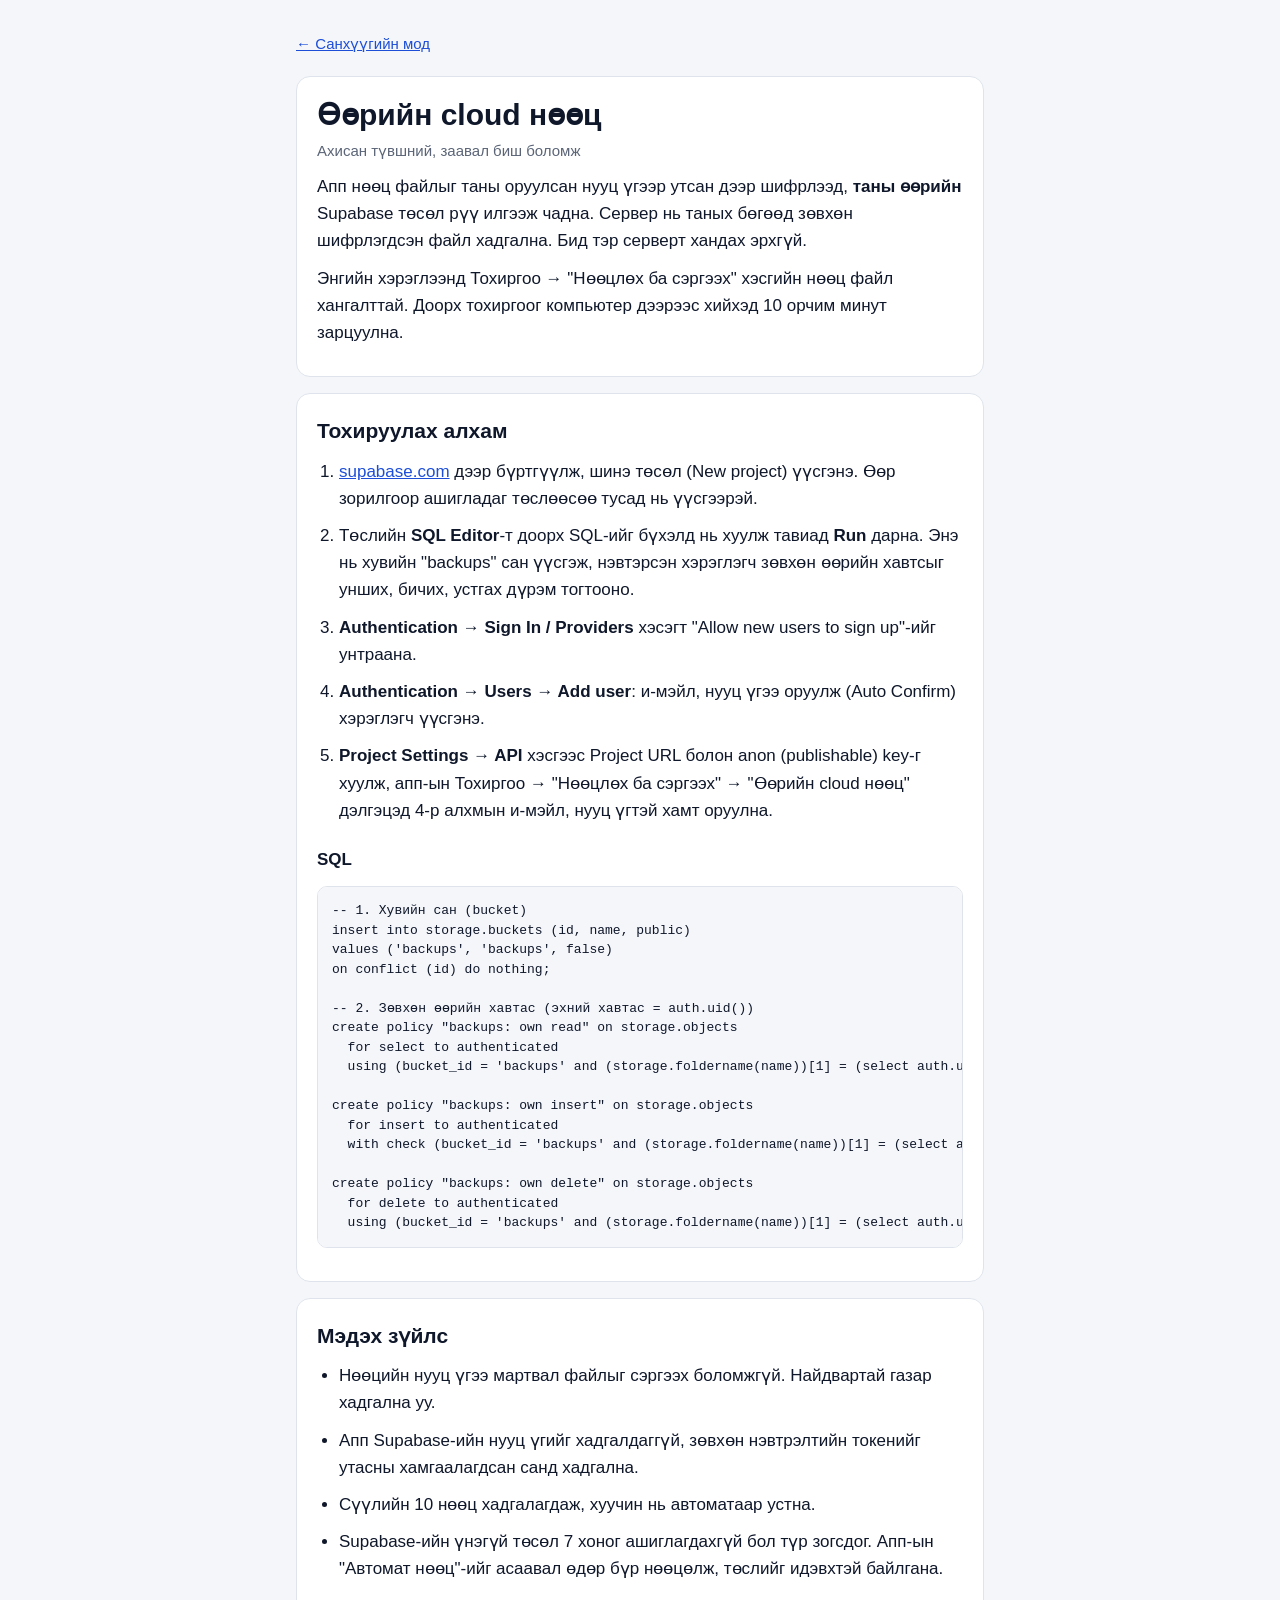
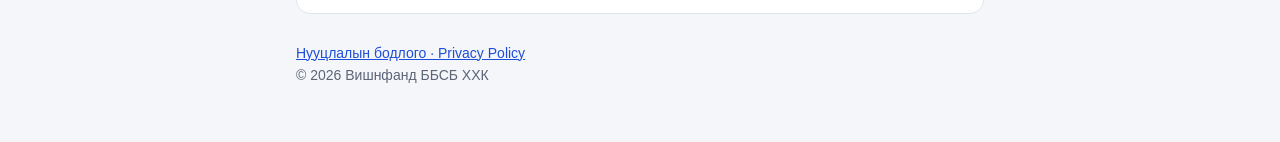
==== cloud-backup.html @ 8a8d1fc0 "Add the own cloud backup setup guide" ====
<!doctype html>
<html lang="mn">
<head>
  <meta charset="utf-8">
  <meta name="viewport" content="width=device-width, initial-scale=1">
  <title>Санхүүгийн мод — өөрийн cloud нөөц тохируулах</title>
  <meta name="description" content="Санхүүгийн мод апп-ын шифрлэсэн нөөцийг өөрийн Supabase төсөлд хадгалах заавар.">
  <link rel="stylesheet" href="style.css">
</head>
<body>
<main>
  <p class="nav"><a href="./">← Санхүүгийн мод</a></p>

  <section class="card">
    <h1>Өөрийн cloud нөөц</h1>
    <p class="muted">Ахисан түвшний, заавал биш боломж</p>

    <p>Апп нөөц файлыг таны оруулсан нууц үгээр утсан дээр шифрлээд, <strong>таны өөрийн</strong> Supabase төсөл рүү илгээж
      чадна. Сервер нь таных бөгөөд зөвхөн шифрлэгдсэн файл хадгална. Бид тэр серверт хандах эрхгүй.</p>
    <p>Энгийн хэрэглээнд Тохиргоо → "Нөөцлөх ба сэргээх" хэсгийн нөөц файл хангалттай. Доорх тохиргоог компьютер дээрээс хийхэд
      10 орчим минут зарцуулна.</p>
  </section>

  <section class="card">
    <h2>Тохируулах алхам</h2>
    <ol>
      <li><a href="https://supabase.com" rel="noopener">supabase.com</a> дээр бүртгүүлж, шинэ төсөл (New project) үүсгэнэ. Өөр
        зорилгоор ашигладаг төслөөсөө тусад нь үүсгээрэй.</li>
      <li>Төслийн <strong>SQL Editor</strong>-т доорх SQL-ийг бүхэлд нь хуулж тавиад <strong>Run</strong> дарна. Энэ нь хувийн
        "backups" сан үүсгэж, нэвтэрсэн хэрэглэгч зөвхөн өөрийн хавтсыг унших, бичих, устгах дүрэм тогтооно.</li>
      <li><strong>Authentication → Sign In / Providers</strong> хэсэгт "Allow new users to sign up"-ийг унтраана.</li>
      <li><strong>Authentication → Users → Add user</strong>: и-мэйл, нууц үгээ оруулж (Auto Confirm) хэрэглэгч үүсгэнэ.</li>
      <li><strong>Project Settings → API</strong> хэсгээс Project URL болон anon (publishable) key-г хуулж, апп-ын
        Тохиргоо → "Нөөцлөх ба сэргээх" → "Өөрийн cloud нөөц" дэлгэцэд 4-р алхмын и-мэйл, нууц үгтэй хамт оруулна.</li>
    </ol>

    <h3>SQL</h3>
<pre><code>-- 1. Хувийн сан (bucket)
insert into storage.buckets (id, name, public)
values ('backups', 'backups', false)
on conflict (id) do nothing;

-- 2. Зөвхөн өөрийн хавтас (эхний хавтас = auth.uid())
create policy "backups: own read" on storage.objects
  for select to authenticated
  using (bucket_id = 'backups' and (storage.foldername(name))[1] = (select auth.uid())::text);

create policy "backups: own insert" on storage.objects
  for insert to authenticated
  with check (bucket_id = 'backups' and (storage.foldername(name))[1] = (select auth.uid())::text);

create policy "backups: own delete" on storage.objects
  for delete to authenticated
  using (bucket_id = 'backups' and (storage.foldername(name))[1] = (select auth.uid())::text);</code></pre>
  </section>

  <section class="card">
    <h2>Мэдэх зүйлс</h2>
    <ul>
      <li>Нөөцийн нууц үгээ мартвал файлыг сэргээх боломжгүй. Найдвартай газар хадгална уу.</li>
      <li>Апп Supabase-ийн нууц үгийг хадгалдаггүй, зөвхөн нэвтрэлтийн токенийг утасны хамгаалагдсан санд хадгална.</li>
      <li>Сүүлийн 10 нөөц хадгалагдаж, хуучин нь автоматаар устна.</li>
      <li>Supabase-ийн үнэгүй төсөл 7 хоног ашиглагдахгүй бол түр зогсдог. Апп-ын "Автомат нөөц"-ийг асаавал өдөр бүр нөөцөлж,
        төслийг идэвхтэй байлгана.</li>
    </ul>
  </section>

  <footer>
    <a href="privacy.html">Нууцлалын бодлого · Privacy Policy</a><br>
    © 2026 Вишнфанд ББСБ ХХК
  </footer>
</main>
</body>
</html>
---- style.css ----
:root {
  --bg: #f4f6fa;
  --card: #ffffff;
  --text: #0f172a;
  --muted: #5b6577;
  --border: #dfe4ec;
  --link: #1d4ed8;
}
@media (prefers-color-scheme: dark) {
  :root {
    --bg: #0b1120;
    --card: #151d2e;
    --text: #e6eaf2;
    --muted: #9aa5b8;
    --border: #263147;
    --link: #8ab4ff;
  }
}
* { box-sizing: border-box; }
body {
  margin: 0;
  background: var(--bg);
  color: var(--text);
  font: 17px/1.6 -apple-system, BlinkMacSystemFont, "Segoe UI", Roboto, "Noto Sans", Arial, sans-serif;
}
main { max-width: 720px; margin: 0 auto; padding: 32px 16px 56px; }
h1 { font-size: 30px; line-height: 1.2; margin: 0 0 6px; }
h2 { font-size: 21px; margin: 0 0 10px; }
h3 { font-size: 17px; margin: 22px 0 4px; }
p, li { margin: 0 0 10px; }
ul, ol { padding-left: 22px; margin: 0 0 10px; }
a { color: var(--link); }
.lead { font-size: 18px; color: var(--muted); margin-bottom: 24px; }
.muted { color: var(--muted); font-size: 15px; }
.card {
  background: var(--card);
  border: 1px solid var(--border);
  border-radius: 14px;
  padding: 20px;
  margin-bottom: 16px;
}
.nav { font-size: 15px; margin-bottom: 20px; }
.nav a { margin-right: 14px; }
.email { font-weight: 600; overflow-wrap: anywhere; }
pre {
  background: var(--bg);
  border: 1px solid var(--border);
  border-radius: 10px;
  padding: 14px;
  overflow-x: auto;
  font: 13px/1.5 ui-monospace, SFMono-Regular, Menlo, Consolas, monospace;
}
footer { color: var(--muted); font-size: 14px; margin-top: 28px; }
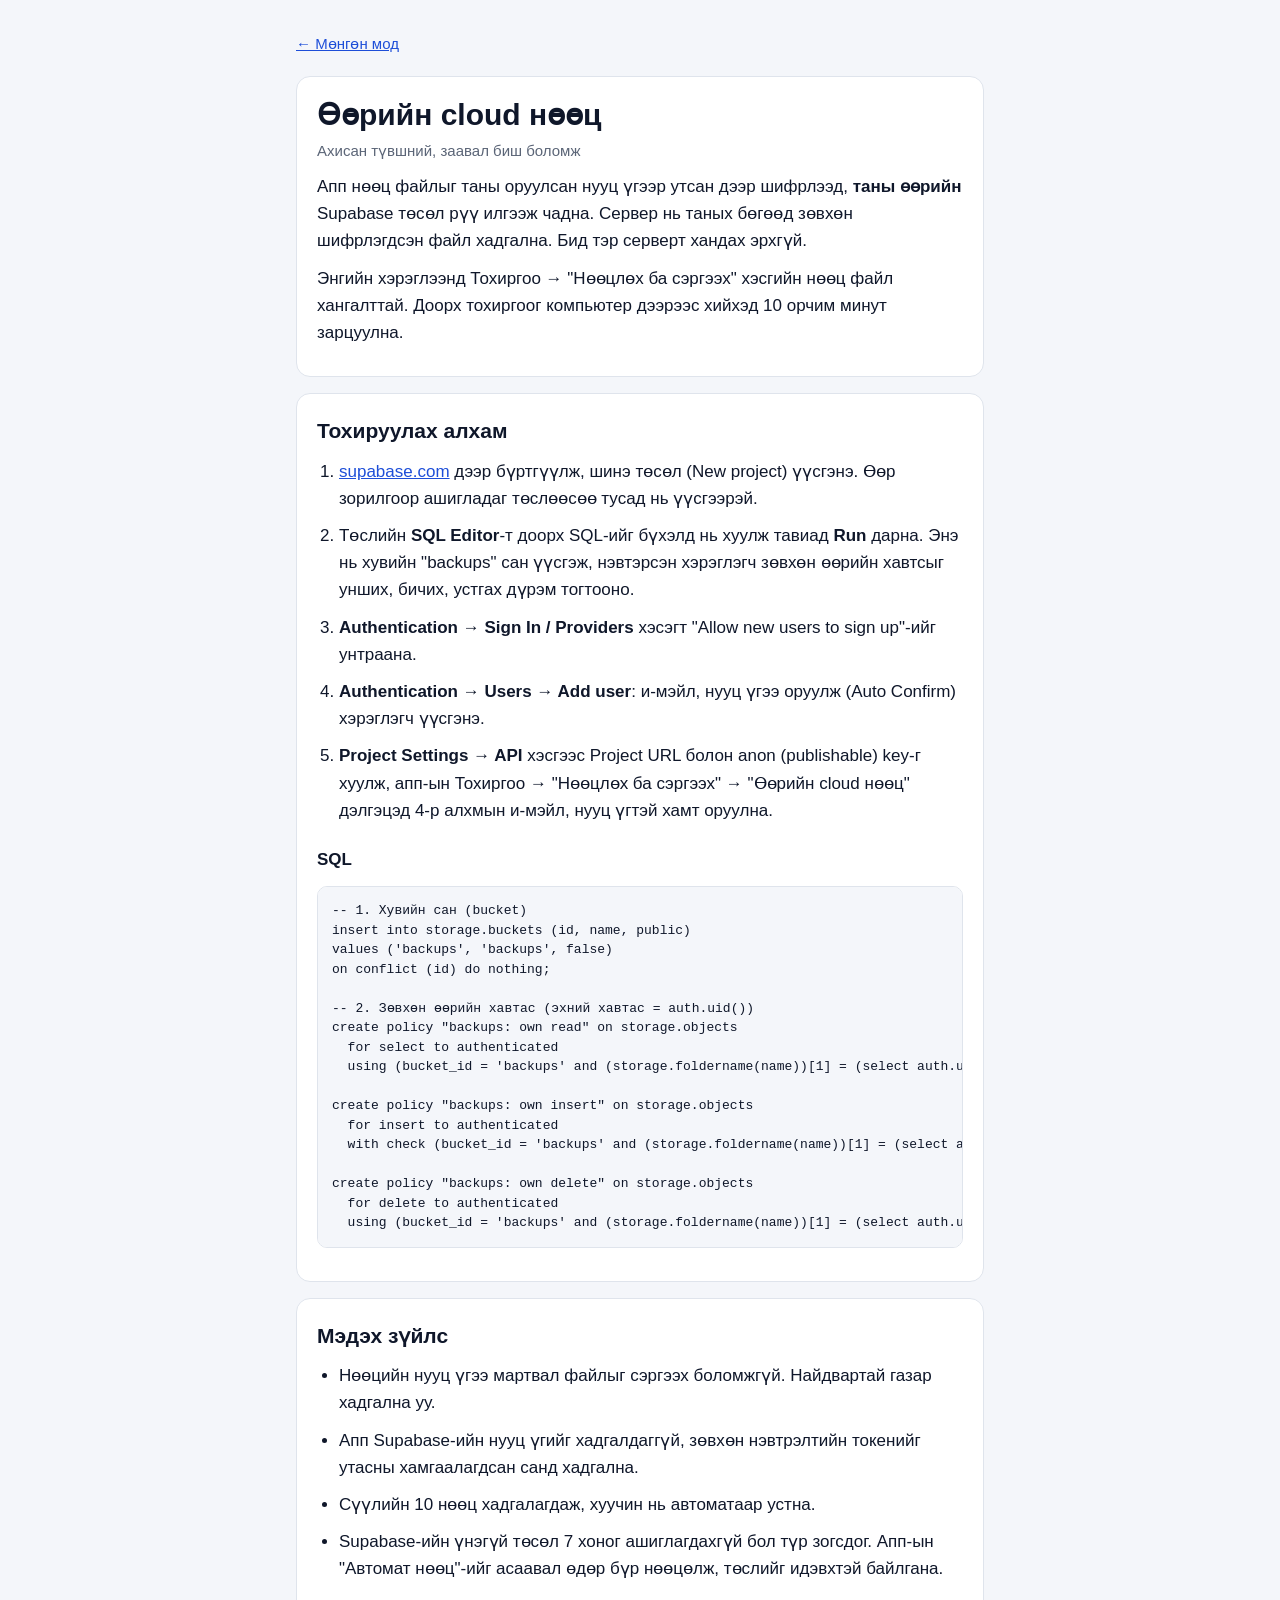
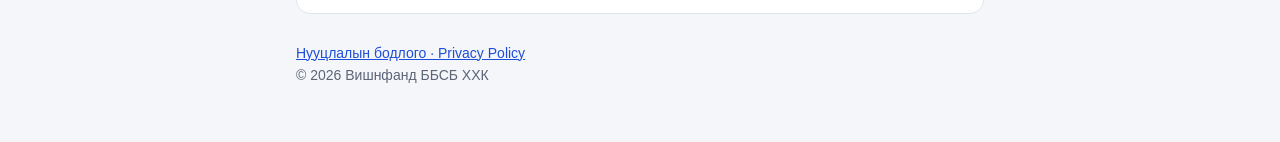
==== commit bbeaf0fa: "Rename the app to Mungun Mod" ====
--- a/cloud-backup.html
+++ b/cloud-backup.html
@@ -3,13 +3,13 @@
 <head>
   <meta charset="utf-8">
   <meta name="viewport" content="width=device-width, initial-scale=1">
-  <title>Санхүүгийн мод — өөрийн cloud нөөц тохируулах</title>
-  <meta name="description" content="Санхүүгийн мод апп-ын шифрлэсэн нөөцийг өөрийн Supabase төсөлд хадгалах заавар.">
+  <title>Мөнгөн мод — өөрийн cloud нөөц тохируулах</title>
+  <meta name="description" content="Мөнгөн мод апп-ын шифрлэсэн нөөцийг өөрийн Supabase төсөлд хадгалах заавар.">
   <link rel="stylesheet" href="style.css">
 </head>
 <body>
 <main>
-  <p class="nav"><a href="./">← Санхүүгийн мод</a></p>
+  <p class="nav"><a href="./">← Мөнгөн мод</a></p>
 
   <section class="card">
     <h1>Өөрийн cloud нөөц</h1>
